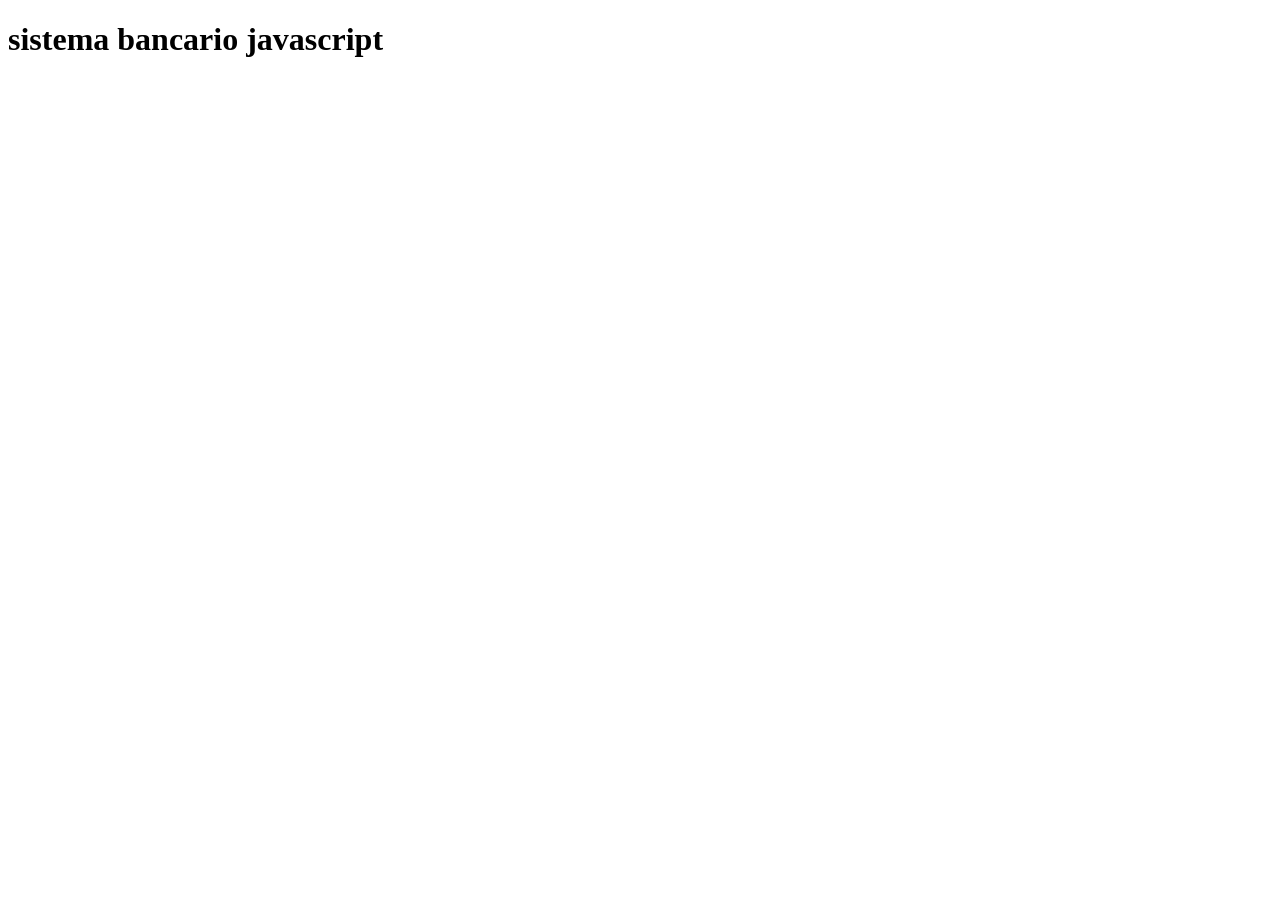
==== index.html @ b3760abc "refactor: organização de pastas" ====
<!DOCTYPE html>
<html lang="en">

<head>
  <meta charset="UTF-8">
  <meta name="viewport" content="width=device-width, initial-scale=1.0">
  <link rel="stylesheet" href="style.css">
  <title>Sistema Bancario</title>

</head>

<body>
  <h1>sistema bancario javascript</h1>
</body>
<script src="/js/app.js"></script>

</html>
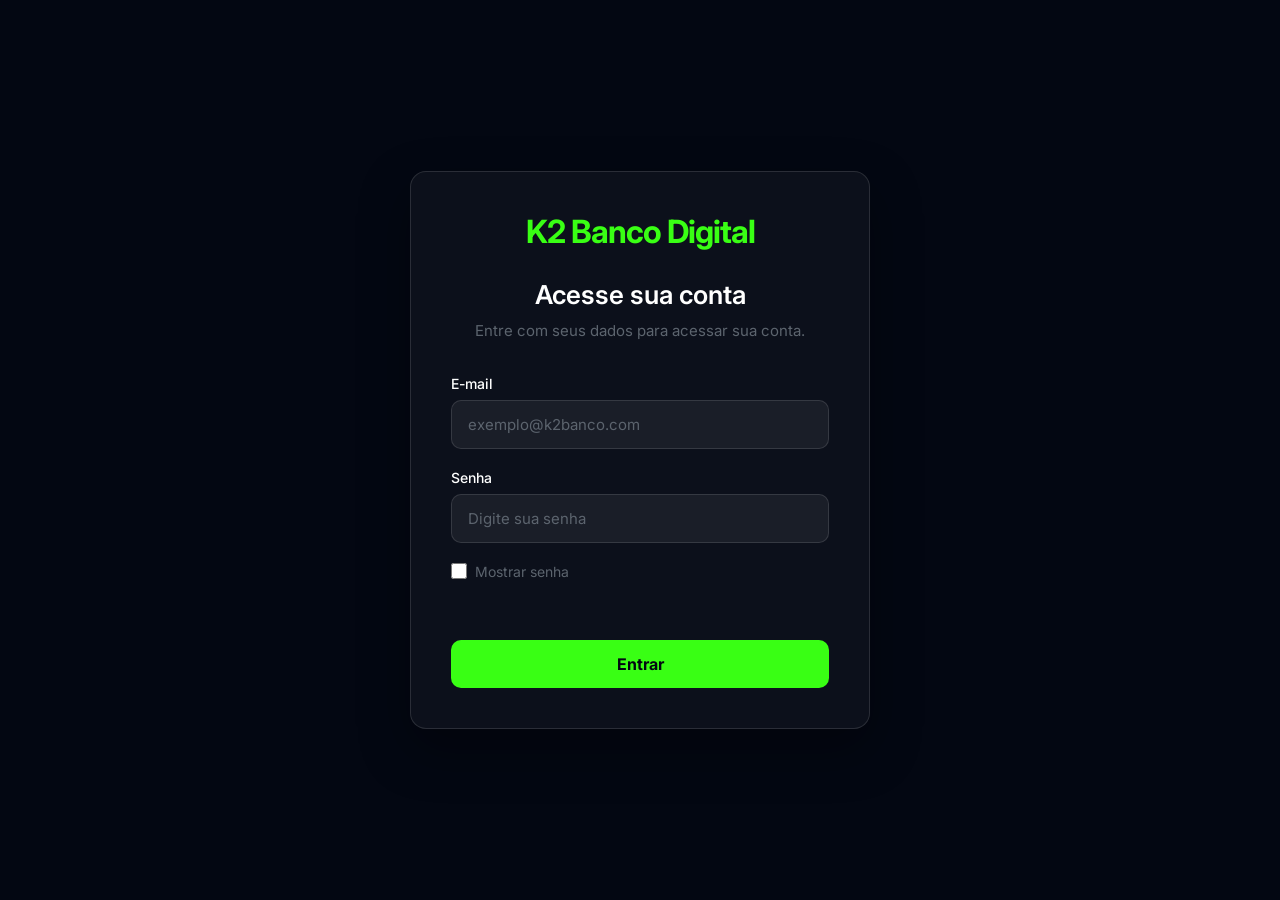
==== commit 7bf3fa0c: "feat: criar página de login com formulário de autenticação e remover arquivo de login redundante" ====
--- a/index.html
+++ b/index.html
@@ -1,17 +1,55 @@
 <!DOCTYPE html>
-<html lang="en">
+<html lang="pt-BR">
 
 <head>
-  <meta charset="UTF-8">
-  <meta name="viewport" content="width=device-width, initial-scale=1.0">
-  <link rel="stylesheet" href="style.css">
-  <title>Sistema Bancario</title>
+  <meta charset="UTF-8" />
+
+  <meta name="viewport" content="width=device-width, initial-scale=1.0" />
+
+  <title>Login | K2 Banco Digital</title>
+  <link rel="stylesheet" href="css/login.css">
+  <script src="js/login.js" defer></script>
+  <script></script>
 
 </head>
 
 <body>
-  <h1>sistema bancario javascript</h1>
-</body>
-<script src="/js/app.js"></script>
+  <main>
+    <section class="login-container">
+      <header class="login-cabecalho">
+        <h1>K2 Banco Digital</h1>
+        <h2>Acesse sua conta</h2>
 
-</html>+        <p>Entre com seus dados para acessar sua conta.</p>
+      </header>
+
+      <form id="form-login">
+        <div class="campo-formulario">
+          <label for="email">E-mail</label>
+
+          <input type="email" id="email" name="email" placeholder="exemplo@k2banco.com" autocomplete="email" />
+        </div>
+
+        <div class="campo-formulario">
+          <label for="senha">Senha</label>
+
+          <input type="password" id="senha" name="senha" placeholder="Digite sua senha" autocomplete="current-password" />
+        </div>
+
+        <div class="mostrar-senha">
+          <input type="checkbox" id="checkbox-mostrar-senha" />
+
+          <label for="checkbox-mostrar-senha">
+            Mostrar senha
+          </label>
+        </div>
+
+        <p id="mensagem-login" aria-live="polite"></p>
+
+        <button type="submit" id="botao-entrar">
+          Entrar
+        </button>
+      </form>
+    </section>
+  </main>
+</body>
--- a/css/login.css
+++ b/css/login.css
@@ -0,0 +1,243 @@
+@import url("https://fonts.googleapis.com/css2?family=Inter:ital,opsz,wght@0,14..32,100..900;1,14..32,100..900&display=swap");
+:root {
+  /* Background */
+  --primary-color: #39ff14;
+  --secondary-color: #030712;
+
+  /* Texts */
+  --color-text: #5c646e;
+  --color-white: #ffffff;
+  --color-error: #ff4d4d;
+
+  /* Elements */
+  --color-card: rgba(255, 255, 255, 0.04);
+  --color-border: rgba(255, 255, 255, 0.12);
+  --color-input: rgba(255, 255, 255, 0.06);
+
+  /* Fonts */
+  --primary-font: "Inter", sans-serif;
+}
+
+/* Remove estilos padrões do navegador */
+* {
+  margin: 0;
+  padding: 0;
+  box-sizing: border-box;
+}
+
+/* Configurações gerais da página */
+body {
+  min-height: 100vh;
+  background-color: var(--secondary-color);
+  color: var(--color-white);
+  font-family: var(--primary-font);
+}
+
+/* Centraliza o conteúdo */
+main {
+  min-height: 100vh;
+  display: flex;
+  align-items: center;
+  justify-content: center;
+  padding: 24px;
+}
+
+/* Cartão principal do login */
+.login-container {
+  width: 100%;
+  max-width: 460px;
+  padding: 40px;
+  background-color: var(--color-card);
+  border: 1px solid var(--color-border);
+  border-radius: 16px;
+  box-shadow: 0 20px 50px rgba(0, 0, 0, 0.35);
+}
+
+/* Cabeçalho */
+.login-cabecalho {
+  margin-bottom: 32px;
+  text-align: center;
+}
+
+/* Nome do banco */
+.login-cabecalho h1 {
+  margin-bottom: 28px;
+  color: var(--primary-color);
+  font-size: 32px;
+  font-weight: 700;
+  letter-spacing: -1px;
+}
+
+/* Título do login */
+.login-cabecalho h2 {
+  margin-bottom: 10px;
+  color: var(--color-white);
+  font-size: 26px;
+  font-weight: 600;
+}
+
+/* Texto de apresentação */
+.login-cabecalho p {
+  color: var(--color-text);
+  font-size: 15px;
+  line-height: 1.5;
+}
+
+/* Formulário */
+#form-login {
+  display: flex;
+  flex-direction: column;
+  gap: 20px;
+}
+
+/* Área de cada campo */
+.campo-formulario {
+  display: flex;
+  flex-direction: column;
+  gap: 8px;
+}
+
+/* Texto acima dos campos */
+.campo-formulario label {
+  color: var(--color-white);
+  font-size: 14px;
+  font-weight: 500;
+}
+
+/* Campos de e-mail e senha */
+.campo-formulario input {
+  width: 100%;
+  padding: 14px 16px;
+  background-color: var(--color-input);
+  border: 1px solid var(--color-border);
+  border-radius: 10px;
+  color: var(--color-white);
+  font-family: var(--primary-font);
+  font-size: 15px;
+  transition:
+    border-color 0.2s,
+    box-shadow 0.2s,
+    background-color 0.2s;
+}
+
+/* Placeholder dos campos */
+.campo-formulario input::placeholder {
+  color: var(--color-text);
+}
+
+/* Campo selecionado */
+.campo-formulario input:focus {
+  outline: none;
+  background-color: rgba(255, 255, 255, 0.08);
+  border-color: var(--primary-color);
+  box-shadow: 0 0 0 3px rgba(57, 255, 20, 0.15);
+}
+
+/* Área de mostrar senha */
+.mostrar-senha {
+  display: flex;
+  align-items: center;
+  gap: 8px;
+}
+
+/* Checkbox */
+.mostrar-senha input {
+  width: 16px;
+  height: 16px;
+  accent-color: var(--primary-color);
+  cursor: pointer;
+}
+
+/* Texto do checkbox */
+.mostrar-senha label {
+  color: var(--color-text);
+  font-size: 14px;
+  cursor: pointer;
+}
+
+/* Mensagem de erro */
+#mensagem-login {
+  min-height: 20px;
+  color: var(--color-error);
+  font-size: 14px;
+  font-weight: 500;
+  text-align: center;
+}
+
+/* Botão principal */
+#botao-entrar {
+  width: 100%;
+  padding: 14px;
+  background-color: var(--primary-color);
+  border: none;
+  border-radius: 10px;
+  color: var(--secondary-color);
+  font-family: var(--primary-font);
+  font-size: 16px;
+  font-weight: 700;
+  cursor: pointer;
+  transition:
+    background-color 0.2s,
+    box-shadow 0.2s,
+    transform 0.1s;
+}
+
+/* Efeito ao passar o mouse */
+#botao-entrar:hover {
+  background-color: #2ee80f;
+  box-shadow: 0 8px 24px rgba(57, 255, 20, 0.2);
+}
+
+/* Efeito ao pressionar */
+#botao-entrar:active {
+  transform: scale(0.98);
+}
+
+/* Navegação pelo teclado */
+#botao-entrar:focus {
+  outline: 3px solid rgba(57, 255, 20, 0.25);
+  outline-offset: 3px;
+}
+
+/* Responsividade */
+@media (max-width: 600px) {
+  main {
+    padding: 16px;
+  }
+
+  .login-container {
+    padding: 28px 20px;
+    border-radius: 12px;
+  }
+
+  .login-cabecalho {
+    margin-bottom: 24px;
+  }
+
+  .login-cabecalho h1 {
+    margin-bottom: 22px;
+    font-size: 27px;
+  }
+
+  .login-cabecalho h2 {
+    font-size: 22px;
+  }
+
+  .login-cabecalho p {
+    font-size: 14px;
+  }
+
+  #form-login {
+    gap: 16px;
+  }
+
+  .campo-formulario input {
+    padding: 13px 14px;
+    font-size: 15px;
+  }
+
+  #botao-entrar {
+    padding: 13px;
+    font-size: 15px;
+  }
+}
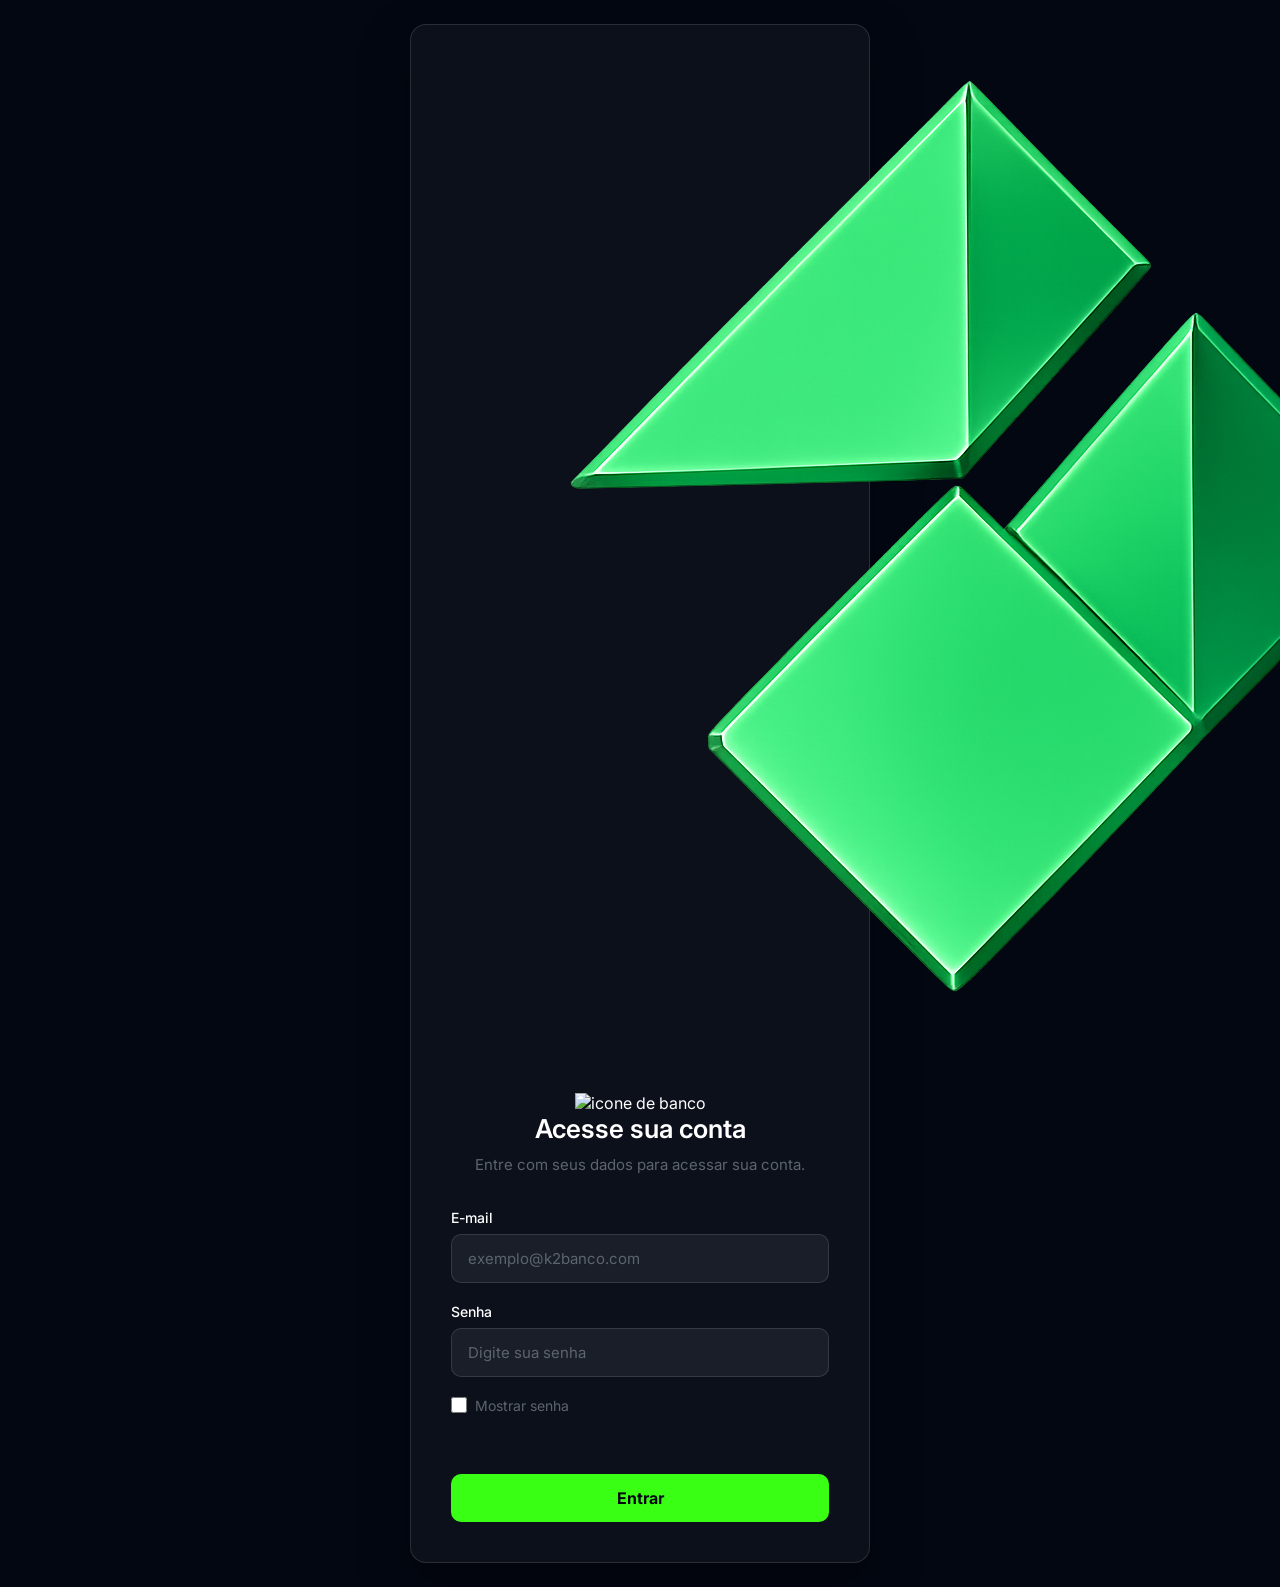
==== commit fce6f353: "feat: substituir ícone da página de login e remover ícone antigo" ====
--- a/index.html
+++ b/index.html
@@ -17,9 +17,15 @@
   <main>
     <section class="login-container">
       <header class="login-cabecalho">
-        <h1>K2 Banco Digital</h1>
+        <div> <img class="logo-cabecalho" src="assets/imgs/icone 1 4k.png" alt="icone banco k2"></div>
+        <div class="divider-container">
+          <span class="divider-line"></span>
+          <div class="divider-icon">
+            <img src="assets/imgs/icone banco.png" alt="icone de banco">
+          </div>
+          <span class="divider-line"></span>
+        </div>
         <h2>Acesse sua conta</h2>
-
         <p>Entre com seus dados para acessar sua conta.</p>
       </header>
 
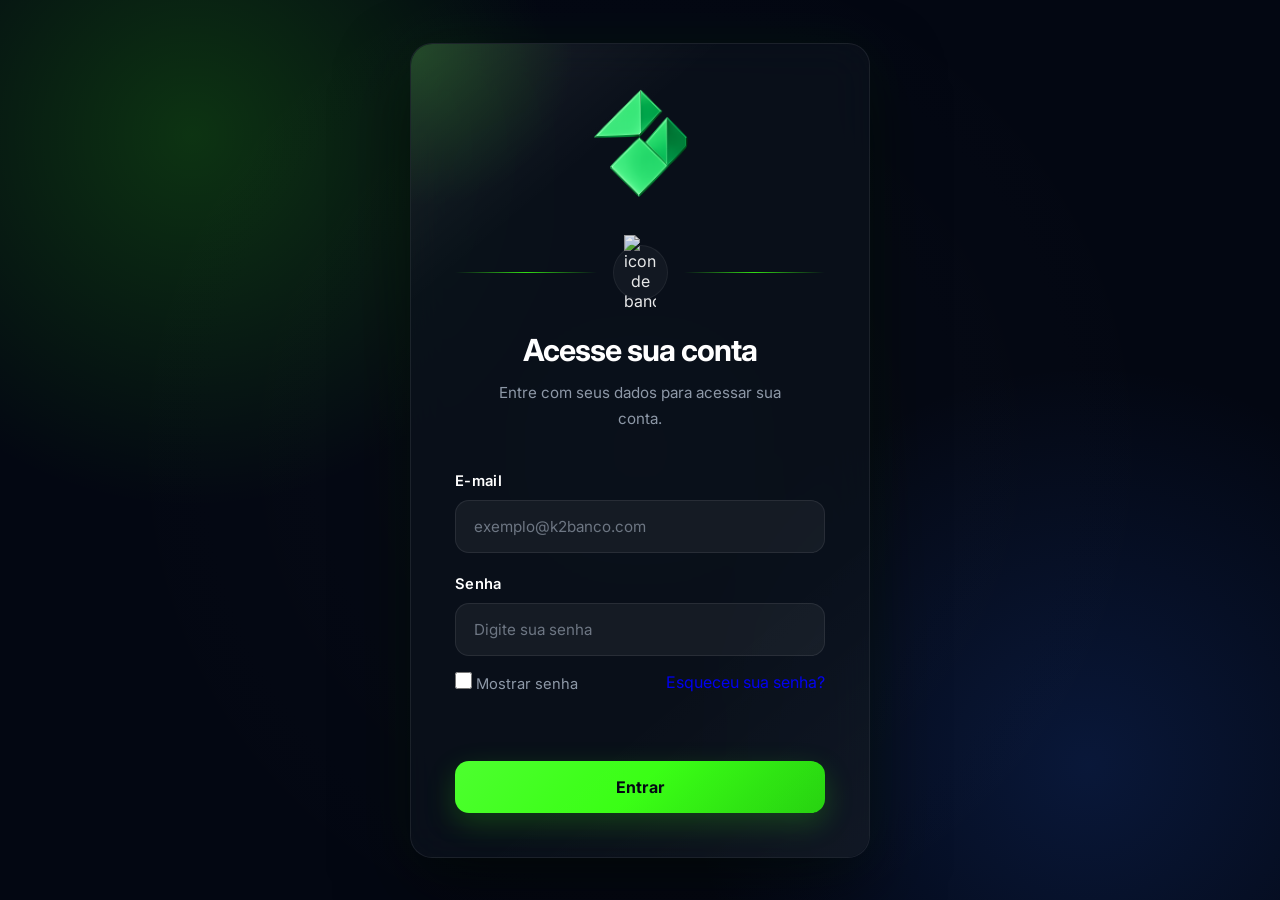
==== commit 72415baf: "feat: melhorar layout do campo de mostrar senha e adicionar link para recuperação" ====
--- a/index.html
+++ b/index.html
@@ -43,11 +43,14 @@
         </div>
 
         <div class="mostrar-senha">
-          <input type="checkbox" id="checkbox-mostrar-senha" />
+          <div class="mostrar-senha-inputs">
+            <input type="checkbox" id="checkbox-mostrar-senha" />
+            <label for="checkbox-mostrar-senha">
+              Mostrar senha
+            </label>
+          </div>
 
-          <label for="checkbox-mostrar-senha">
-            Mostrar senha
-          </label>
+          <div class="mostrar-senha-ess"><a href="#">Esqueceu sua senha?</a></div>
         </div>
 
         <p id="mensagem-login" aria-live="polite"></p>
--- a/css/login.css
+++ b/css/login.css
@@ -1,243 +1,1075 @@
 @import url("https://fonts.googleapis.com/css2?family=Inter:ital,opsz,wght@0,14..32,100..900;1,14..32,100..900&display=swap");
+
+/* ==========================================================
+   VARIÁVEIS GLOBAIS
+========================================================== */
+
 :root {
-  /* Background */
+
+  /* Cores principais */
   --primary-color: #39ff14;
+  --primary-hover: #2ee80f;
+
   --secondary-color: #030712;
 
-  /* Texts */
-  --color-text: #5c646e;
+  /* Texto */
   --color-white: #ffffff;
+  --color-text: #8d98a7;
   --color-error: #ff4d4d;
 
-  /* Elements */
-  --color-card: rgba(255, 255, 255, 0.04);
-  --color-border: rgba(255, 255, 255, 0.12);
-  --color-input: rgba(255, 255, 255, 0.06);
-
-  /* Fonts */
+  /* Card */
+  --color-card: rgba(12, 18, 28, 0.72);
+  --color-border: rgba(255,255,255,.08);
+
+  /* Inputs */
+  --color-input: rgba(255,255,255,.05);
+
+  /* Sombras */
+  --shadow-card:
+      0 30px 70px rgba(0,0,0,.55),
+      0 0 60px rgba(57,255,20,.05);
+
+  --shadow-button:
+      0 10px 30px rgba(57,255,20,.20);
+
+  /* Bordas */
+  --radius-lg: 22px;
+  --radius-md: 14px;
+
+  /* Fontes */
   --primary-font: "Inter", sans-serif;
-}
-
-/* Remove estilos padrões do navegador */
-* {
-  margin: 0;
-  padding: 0;
-  box-sizing: border-box;
-}
-
-/* Configurações gerais da página */
-body {
-  min-height: 100vh;
-  background-color: var(--secondary-color);
-  color: var(--color-white);
-  font-family: var(--primary-font);
-}
-
-/* Centraliza o conteúdo */
-main {
-  min-height: 100vh;
-  display: flex;
-  align-items: center;
-  justify-content: center;
-  padding: 24px;
-}
-
-/* Cartão principal do login */
+
+  /* Transições */
+  --transition:
+      .30s cubic-bezier(.4,0,.2,1);
+
+}
+
+/* ==========================================================
+   RESET
+========================================================== */
+
+*{
+    margin:0;
+    padding:0;
+    box-sizing:border-box;
+}
+
+img{
+
+    display:block;
+
+    max-width:100%;
+
+}
+
+html{
+
+    scroll-behavior:smooth;
+
+}
+
+body{
+
+    min-height:100vh;
+
+    font-family:var(--primary-font);
+
+    color:var(--color-white);
+
+    background:
+
+        radial-gradient(
+            circle at 15% 15%,
+            rgba(57,255,20,.18),
+            transparent 28%
+        ),
+
+        radial-gradient(
+            circle at 85% 85%,
+            rgba(37,99,235,.18),
+            transparent 30%
+        ),
+
+        radial-gradient(
+            circle at center,
+            rgba(255,255,255,.02),
+            transparent 70%
+        ),
+
+        var(--secondary-color);
+
+    overflow-x:hidden;
+
+    -webkit-font-smoothing:antialiased;
+
+    text-rendering:optimizeLegibility;
+
+}
+
+/* ==========================================================
+   LAYOUT
+========================================================== */
+
+main{
+
+    min-height:100vh;
+
+    display:flex;
+
+    justify-content:center;
+
+    align-items:center;
+
+    padding:32px;
+
+}
+
+/* ==========================================================
+   ANIMAÇÕES
+========================================================== */
+
+@keyframes surgir{
+
+    from{
+
+        opacity:0;
+
+        transform:
+            translateY(40px)
+            scale(.97);
+
+        filter:blur(6px);
+
+    }
+
+    to{
+
+        opacity:1;
+
+        transform:
+            translateY(0)
+            scale(1);
+
+        filter:blur(0);
+
+    }
+
+}
+
+/* ==========================================================
+   CARD DE LOGIN
+========================================================== */
+
 .login-container {
-  width: 100%;
-  max-width: 460px;
-  padding: 40px;
-  background-color: var(--color-card);
-  border: 1px solid var(--color-border);
-  border-radius: 16px;
-  box-shadow: 0 20px 50px rgba(0, 0, 0, 0.35);
-}
-
-/* Cabeçalho */
-.login-cabecalho {
-  margin-bottom: 32px;
-  text-align: center;
-}
-
-/* Nome do banco */
-.login-cabecalho h1 {
-  margin-bottom: 28px;
-  color: var(--primary-color);
-  font-size: 32px;
-  font-weight: 700;
-  letter-spacing: -1px;
-}
-
-/* Título do login */
-.login-cabecalho h2 {
-  margin-bottom: 10px;
-  color: var(--color-white);
-  font-size: 26px;
-  font-weight: 600;
-}
-
-/* Texto de apresentação */
-.login-cabecalho p {
-  color: var(--color-text);
-  font-size: 15px;
-  line-height: 1.5;
-}
-
-/* Formulário */
-#form-login {
-  display: flex;
-  flex-direction: column;
-  gap: 20px;
-}
-
-/* Área de cada campo */
-.campo-formulario {
-  display: flex;
-  flex-direction: column;
-  gap: 8px;
-}
-
-/* Texto acima dos campos */
-.campo-formulario label {
-  color: var(--color-white);
-  font-size: 14px;
-  font-weight: 500;
-}
-
-/* Campos de e-mail e senha */
-.campo-formulario input {
-  width: 100%;
-  padding: 14px 16px;
-  background-color: var(--color-input);
-  border: 1px solid var(--color-border);
-  border-radius: 10px;
-  color: var(--color-white);
-  font-family: var(--primary-font);
-  font-size: 15px;
-  transition:
-    border-color 0.2s,
-    box-shadow 0.2s,
-    background-color 0.2s;
-}
-
-/* Placeholder dos campos */
-.campo-formulario input::placeholder {
-  color: var(--color-text);
-}
-
-/* Campo selecionado */
-.campo-formulario input:focus {
-  outline: none;
-  background-color: rgba(255, 255, 255, 0.08);
-  border-color: var(--primary-color);
-  box-shadow: 0 0 0 3px rgba(57, 255, 20, 0.15);
-}
-
-/* Área de mostrar senha */
-.mostrar-senha {
-  display: flex;
-  align-items: center;
-  gap: 8px;
-}
-
-/* Checkbox */
-.mostrar-senha input {
-  width: 16px;
-  height: 16px;
-  accent-color: var(--primary-color);
-  cursor: pointer;
-}
-
-/* Texto do checkbox */
-.mostrar-senha label {
-  color: var(--color-text);
-  font-size: 14px;
-  cursor: pointer;
-}
-
-/* Mensagem de erro */
-#mensagem-login {
-  min-height: 20px;
-  color: var(--color-error);
-  font-size: 14px;
-  font-weight: 500;
-  text-align: center;
-}
-
-/* Botão principal */
-#botao-entrar {
-  width: 100%;
-  padding: 14px;
-  background-color: var(--primary-color);
-  border: none;
-  border-radius: 10px;
-  color: var(--secondary-color);
-  font-family: var(--primary-font);
-  font-size: 16px;
-  font-weight: 700;
-  cursor: pointer;
-  transition:
-    background-color 0.2s,
-    box-shadow 0.2s,
-    transform 0.1s;
-}
-
-/* Efeito ao passar o mouse */
-#botao-entrar:hover {
-  background-color: #2ee80f;
-  box-shadow: 0 8px 24px rgba(57, 255, 20, 0.2);
-}
-
-/* Efeito ao pressionar */
-#botao-entrar:active {
-  transform: scale(0.98);
-}
-
-/* Navegação pelo teclado */
-#botao-entrar:focus {
-  outline: 3px solid rgba(57, 255, 20, 0.25);
-  outline-offset: 3px;
-}
-
-/* Responsividade */
-@media (max-width: 600px) {
-  main {
-    padding: 16px;
-  }
-
-  .login-container {
-    padding: 28px 20px;
-    border-radius: 12px;
-  }
-
-  .login-cabecalho {
-    margin-bottom: 24px;
-  }
-
-  .login-cabecalho h1 {
-    margin-bottom: 22px;
-    font-size: 27px;
-  }
-
-  .login-cabecalho h2 {
-    font-size: 22px;
-  }
-
-  .login-cabecalho p {
-    font-size: 14px;
-  }
-
-  #form-login {
-    gap: 16px;
-  }
-
-  .campo-formulario input {
-    padding: 13px 14px;
-    font-size: 15px;
-  }
-
-  #botao-entrar {
-    padding: 13px;
-    font-size: 15px;
-  }
-}
+
+    position:relative;
+
+    overflow:hidden;
+
+    width:100%;
+    max-width:460px;
+
+    padding:44px;
+
+    border-radius:var(--radius-lg);
+
+    background:var(--color-card);
+
+    border:1px solid var(--color-border);
+
+    backdrop-filter:blur(22px);
+    -webkit-backdrop-filter:blur(22px);
+
+    box-shadow:var(--shadow-card);
+
+    animation:surgir .8s ease;
+
+    isolation:isolate;
+
+    will-change:
+    transform,
+    opacity;
+
+}
+
+/* ==========================================================
+   GLOW VERDE
+========================================================== */
+
+.login-container::before{
+
+    content:"";
+
+    position:absolute;
+
+    top:-140px;
+    left:-140px;
+
+    width:300px;
+    height:300px;
+
+    background:
+        radial-gradient(
+            circle,
+            rgba(57,255,20,.16),
+            transparent 72%
+        );
+
+    pointer-events:none;
+
+    z-index:-1;
+
+}
+
+/* ==========================================================
+   BRILHO INTERNO
+========================================================== */
+
+.login-container::after{
+
+    content:"";
+
+    position:absolute;
+
+    inset:0;
+
+    background:
+
+        linear-gradient(
+
+            140deg,
+
+            rgba(255,255,255,.08),
+
+            transparent 22%,
+
+            transparent 72%,
+
+            rgba(255,255,255,.03)
+
+        );
+
+    pointer-events:none;
+
+    border-radius:inherit;
+
+}
+
+/* ==========================================================
+   CABEÇALHO
+========================================================== */
+
+.login-cabecalho{
+
+    display:flex;
+
+    flex-direction:column;
+
+    align-items:center;
+
+    text-align:center;
+
+    margin-bottom:40px;
+
+}
+
+/* ==========================================================
+   LOGO
+========================================================== */
+
+.logo-cabecalho{
+
+    width:120px;
+
+    height: auto;
+
+    margin-bottom:5px;
+
+    user-select:none;
+
+    /* filter:
+
+        drop-shadow(
+            0 0 15px rgba(57,255,20,.35)
+        ); */
+
+}
+
+/* ==========================================================
+   TÍTULO
+========================================================== */
+
+.login-cabecalho h2{
+
+    margin-bottom:12px;
+
+    font-size:1.9rem;
+
+    font-weight:700;
+
+    letter-spacing:-1px;
+
+    color:var(--color-white);
+
+}
+
+/* ==========================================================
+   SUBTÍTULO
+========================================================== */
+
+.login-cabecalho p{
+
+    max-width:320px;
+
+    color:var(--color-text);
+
+    font-size:.95rem;
+
+    line-height:1.7;
+
+}
+
+/* ==========================================================
+   DIVIDER
+========================================================== */
+
+.divider-container{
+
+    width:100%;
+
+    display:flex;
+
+    align-items:center;
+
+    justify-content:center;
+
+    gap:16px;
+
+    margin:32px 0;
+
+}
+
+/* ==========================================================
+   LINHAS
+========================================================== */
+
+.divider-line{
+
+    flex:1;
+
+    height:1px;
+
+    background:
+
+        linear-gradient(
+
+            90deg,
+
+            transparent,
+
+            rgba(57,255,20,.85),
+
+            transparent
+
+        );
+
+}
+
+/* ==========================================================
+   ÍCONE CENTRAL
+========================================================== */
+
+.divider-icon{
+
+    width:55px;
+
+    height:55px;
+
+    display:flex;
+
+    justify-content:center;
+
+    align-items:center;
+
+    border-radius:50%;
+
+    background:
+
+        rgba(255,255,255,.04);
+
+    border:
+
+        1px solid rgba(255,255,255,.06);
+
+}
+
+.divider-icon img{
+
+    width:32px;
+
+    opacity:.9;
+
+}
+
+/* ==========================================================
+   FORMULÁRIO
+========================================================== */
+
+#form-login{
+
+    display:flex;
+
+    flex-direction:column;
+
+    gap:22px;
+
+}
+
+/* ==========================================================
+   CAMPO
+========================================================== */
+
+.campo-formulario{
+
+    display:flex;
+
+    flex-direction:column;
+
+    gap:10px;
+
+}
+
+/* ==========================================================
+   LABEL
+========================================================== */
+
+.campo-formulario label{
+
+    color:var(--color-white);
+
+    font-size:.92rem;
+
+    font-weight:600;
+
+    letter-spacing:.3px;
+
+}
+
+/* ==========================================================
+   WRAPPER DO INPUT
+   (já preparado para receber ícones futuramente)
+========================================================== */
+
+.input-wrapper{
+
+    position:relative;
+
+    display:flex;
+
+    align-items:center;
+
+}
+
+/* ==========================================================
+   INPUT
+========================================================== */
+
+.campo-formulario input{
+
+    width:100%;
+
+    padding:16px 18px;
+
+    border:none;
+
+    border-radius:var(--radius-md);
+
+    background:var(--color-input);
+
+    border:1px solid rgba(255,255,255,.08);
+
+    color:var(--color-white);
+
+    font-family:var(--primary-font);
+
+    font-size:.95rem;
+
+    transition:
+
+        border-color .3s,
+
+        background-color .3s,
+
+        box-shadow .3s,
+
+        transform .2s;
+
+}
+
+/* ==========================================================
+   PLACEHOLDER
+========================================================== */
+
+.campo-formulario input::placeholder{
+
+    color:#6d7683;
+
+}
+
+/* ==========================================================
+   HOVER
+========================================================== */
+
+.campo-formulario input:hover{
+
+    border-color:
+
+        rgba(57,255,20,.40);
+
+    background:
+
+        rgba(255,255,255,.08);
+
+    transform:
+
+        translateY(-1px);
+
+}
+
+/* ==========================================================
+   FOCUS
+========================================================== */
+
+.campo-formulario input:focus{
+
+    outline:none;
+
+    border-color:
+
+        var(--primary-color);
+
+    background:
+
+        rgba(255,255,255,.09);
+
+    box-shadow:
+
+        0 0 0 4px rgba(57,255,20,.14);
+
+}
+
+/* ==========================================================
+   INPUT DESABILITADO
+========================================================== */
+
+.campo-formulario input:disabled{
+
+    opacity:.65;
+
+    cursor:not-allowed;
+
+}
+
+/* ==========================================================
+   AUTOFILL (Chrome)
+========================================================== */
+
+input:-webkit-autofill{
+
+    -webkit-box-shadow:
+
+        0 0 0 1000px rgba(255,255,255,.05) inset;
+
+    -webkit-text-fill-color:white;
+
+    transition:
+
+        background-color 9999s;
+
+}
+
+/* ==========================================================
+   MOSTRAR SENHA
+========================================================== */
+
+.mostrar-senha{
+
+    display:flex;
+
+    align-items:center;
+
+    justify-content: space-between;
+
+    gap:10px;
+
+    margin-top:-6px;
+
+    user-select:none;
+
+}
+
+.mostrar-senha-ess a {
+    text-decoration: none;
+}
+
+/* ==========================================================
+   CHECKBOX
+========================================================== */
+
+.mostrar-senha input{
+
+    width:17px;
+
+    height:17px;
+
+    accent-color:var(--primary-color);
+
+    cursor:pointer;
+
+}
+
+/* ==========================================================
+   TEXTO CHECKBOX
+========================================================== */
+
+.mostrar-senha label{
+
+    color:var(--color-text);
+
+    font-size:.92rem;
+
+    cursor:pointer;
+
+    transition:color .25s;
+
+}
+
+.mostrar-senha:hover label{
+
+    color:var(--color-white);
+
+}
+
+/* ==========================================================
+   MENSAGEM
+========================================================== */
+
+#mensagem-login{
+
+    min-height:24px;
+
+    display:flex;
+
+    align-items:center;
+
+    justify-content:center;
+
+    text-align:center;
+
+    color:var(--color-error);
+
+    font-size:.92rem;
+
+    font-weight:600;
+
+}
+
+/* ==========================================================
+   BOTÃO
+========================================================== */
+
+#botao-entrar{
+
+    position:relative;
+
+    overflow:hidden;
+
+    width:100%;
+
+    padding:16px 20px;
+
+    border:none;
+
+    border-radius:var(--radius-md);
+
+    cursor:pointer;
+
+    font-family:var(--primary-font);
+
+    font-size:1rem;
+
+    font-weight:700;
+
+    letter-spacing:.3px;
+
+    color:var(--secondary-color);
+
+    background:
+
+        linear-gradient(
+            135deg,
+            #4dff2f,
+            #39ff14 50%,
+            #22d10b
+        );
+
+    box-shadow:var(--shadow-button);
+
+    transition:
+
+        transform var(--transition),
+
+        box-shadow var(--transition),
+
+        filter var(--transition);
+
+}
+
+/* ==========================================================
+   BRILHO DO BOTÃO
+========================================================== */
+
+#botao-entrar::before{
+
+    content:"";
+
+    position:absolute;
+
+    top:0;
+
+    left:-120%;
+
+    width:70%;
+
+    height:100%;
+
+    background:
+
+        linear-gradient(
+
+            120deg,
+
+            transparent,
+
+            rgba(255,255,255,.45),
+
+            transparent
+
+        );
+
+    transition:left .8s;
+
+}
+
+/* ==========================================================
+   HOVER
+========================================================== */
+
+#botao-entrar:hover{
+
+    transform:
+
+        translateY(-2px);
+
+    box-shadow:
+
+        0 18px 40px rgba(57,255,20,.28);
+
+}
+
+/* passa o brilho */
+
+#botao-entrar:hover::before{
+
+    left:140%;
+
+}
+
+/* ==========================================================
+   ACTIVE
+========================================================== */
+
+#botao-entrar:active{
+
+    transform:
+
+        scale(.98);
+
+}
+
+/* ==========================================================
+   FOCUS
+========================================================== */
+
+#botao-entrar:focus-visible{
+
+    outline:none;
+
+    box-shadow:
+
+        0 0 0 4px rgba(57,255,20,.22),
+
+        0 18px 40px rgba(57,255,20,.25);
+
+}
+
+/* ==========================================================
+   DESABILITADO
+========================================================== */
+
+#botao-entrar:disabled{
+
+    opacity:.65;
+
+    cursor:not-allowed;
+
+    transform:none;
+
+    box-shadow:none;
+
+}
+
+/* ==========================================================
+   LINKS
+========================================================== */
+
+.login-links{
+
+    display:flex;
+
+    justify-content:space-between;
+
+    align-items:center;
+
+    margin-top:-6px;
+
+}
+
+.login-links a{
+
+    color:var(--color-text);
+
+    font-size:.9rem;
+
+    text-decoration:none;
+
+    transition:
+
+        color .25s;
+
+}
+
+.login-links a:hover{
+
+    color:var(--primary-color);
+
+}
+
+/* ==========================================================
+   RODAPÉ
+========================================================== */
+
+.login-footer{
+
+    margin-top:30px;
+
+    text-align:center;
+
+    color:var(--color-text);
+
+    font-size:.92rem;
+
+}
+
+.login-footer a{
+
+    color:var(--primary-color);
+
+    text-decoration:none;
+
+    font-weight:600;
+
+    transition:.25s;
+
+}
+
+.login-footer a:hover{
+
+    color:#6dff55;
+
+}
+
+/* ==========================================================
+   SELEÇÃO
+========================================================== */
+
+::selection{
+
+    background:rgba(57,255,20,.35);
+
+    color:white;
+
+}
+
+/* ==========================================================
+   FOCUS
+========================================================== */
+
+a:focus-visible,
+button:focus-visible,
+input:focus-visible{
+
+    outline:2px solid rgba(57,255,20,.5);
+
+    outline-offset:3px;
+
+}
+
+/* ==========================================================
+   RESPONSIVIDADE
+========================================================== */
+
+@media (max-width: 768px){
+
+    main{
+
+        padding:20px;
+
+    }
+
+    .login-container{
+
+        padding:36px 28px;
+
+        border-radius:18px;
+
+    }
+
+    .logo-cabecalho{
+
+        width:64px;
+
+    }
+
+    .login-cabecalho{
+
+        margin-bottom:32px;
+
+    }
+
+    .login-cabecalho h2{
+
+        font-size:1.65rem;
+
+    }
+
+    .login-cabecalho p{
+
+        font-size:.92rem;
+
+    }
+
+}
+
+/* ==========================================================
+   CELULARES
+========================================================== */
+
+@media (max-width:480px){
+
+    main{
+
+        padding:16px;
+
+    }
+
+    .login-container{
+
+        padding:28px 22px;
+
+        border-radius:16px;
+
+    }
+
+    .logo-cabecalho{
+
+        width:56px;
+
+    }
+
+    .divider-container{
+
+        margin:26px 0;
+
+    }
+
+    .login-cabecalho{
+
+        margin-bottom:28px;
+
+    }
+
+    .login-cabecalho h2{
+
+        font-size:1.45rem;
+
+    }
+
+    .login-cabecalho p{
+
+        font-size:.88rem;
+
+    }
+
+    .campo-formulario input{
+
+        padding:15px;
+
+    }
+
+    #botao-entrar{
+
+        padding:15px;
+
+    }
+
+    .login-links{
+
+        flex-direction:column;
+
+        gap:10px;
+
+        align-items:flex-start;
+
+    }
+
+}
+
+/* ==========================================================
+   TELAS MUITO PEQUENAS
+========================================================== */
+
+@media (max-width:340px){
+
+    .login-container{
+
+        padding:22px 18px;
+
+    }
+
+}
+
+@media (prefers-reduced-motion: reduce){
+
+    *{
+
+        animation:none !important;
+
+        transition:none !important;
+
+        scroll-behavior:auto !important;
+
+    }
+
+}
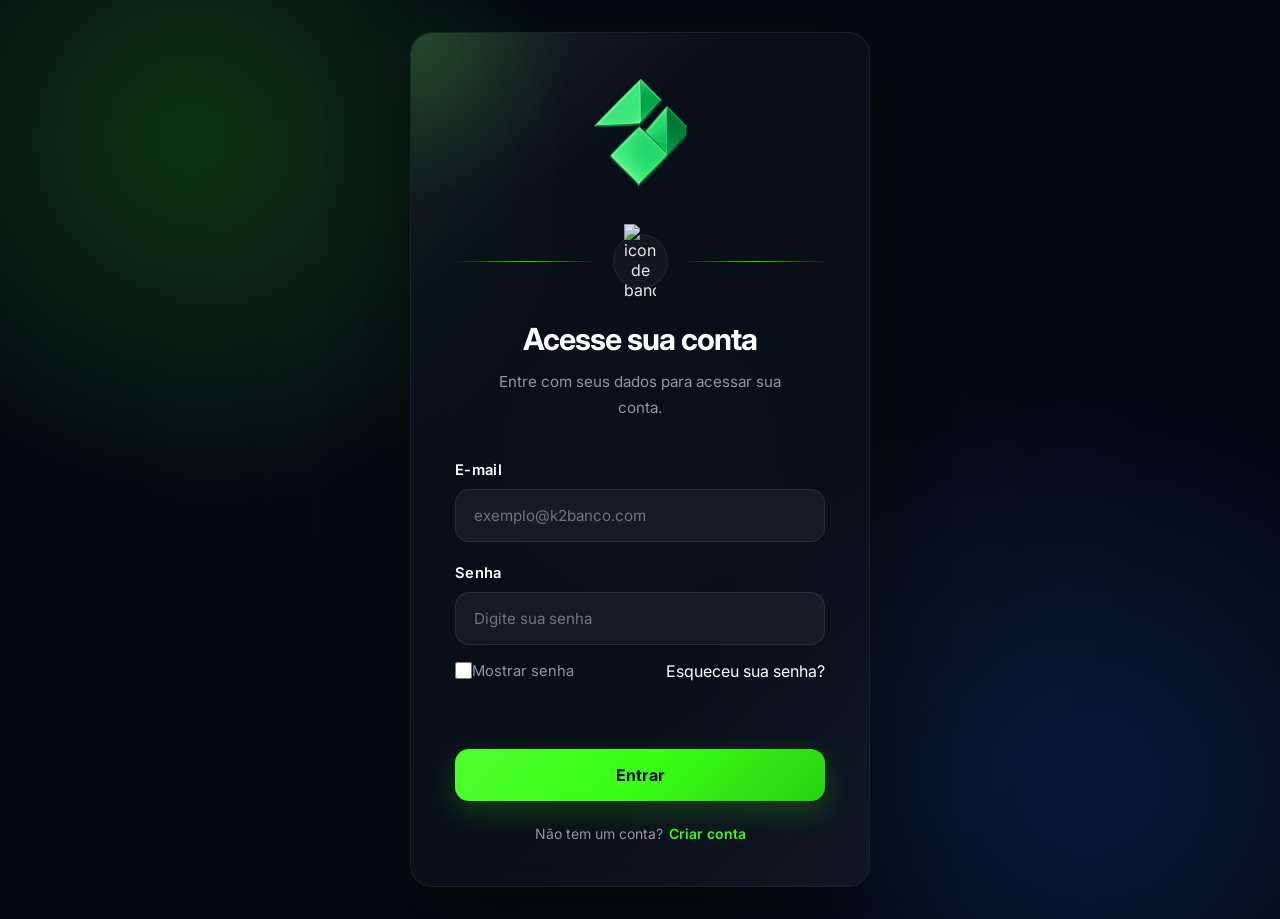
==== commit 387938be: "feat: adicionar link para criação de conta no rodapé da página de login" ====
--- a/index.html
+++ b/index.html
@@ -59,6 +59,10 @@
           Entrar
         </button>
       </form>
+      <footer class="login-rodape">
+        <span>Não tem um conta?</span>
+        <a href="#" class="link-criar-conta">Criar conta</a>
+      </footer>
     </section>
   </main>
 </body>
--- a/css/login.css
+++ b/css/login.css
@@ -609,8 +609,17 @@
 
 }
 
+.mostrar-senha-inputs {
+    display: flex;
+}
+
 .mostrar-senha-ess a {
     text-decoration: none;
+    color: var(--color-white);
+}
+
+.mostrar-senha-ess a:hover {
+    text-decoration: underline;
 }
 
 /* ==========================================================
@@ -834,6 +843,30 @@
    LINKS
 ========================================================== */
 
+.login-rodape {
+    margin-top: 24px;
+    text-align: center;
+    font-size: 14px;
+    color: var(--color-text);
+    display: flex;
+    justify-content: center;
+    gap: 6px;
+}
+
+.link-criar-conta {
+    color: var(--primary-color);
+    text-decoration: none;
+    font-weight: 600;
+    transition: color 0.2s ease, text-decoration 0.2s ease;
+}
+
+.link-criar-conta:hover,
+.link-criar-conta:focus {
+    color: #00cc52;
+    text-decoration: underline;
+    outline: none;
+}
+
 .login-links{
 
     display:flex;
